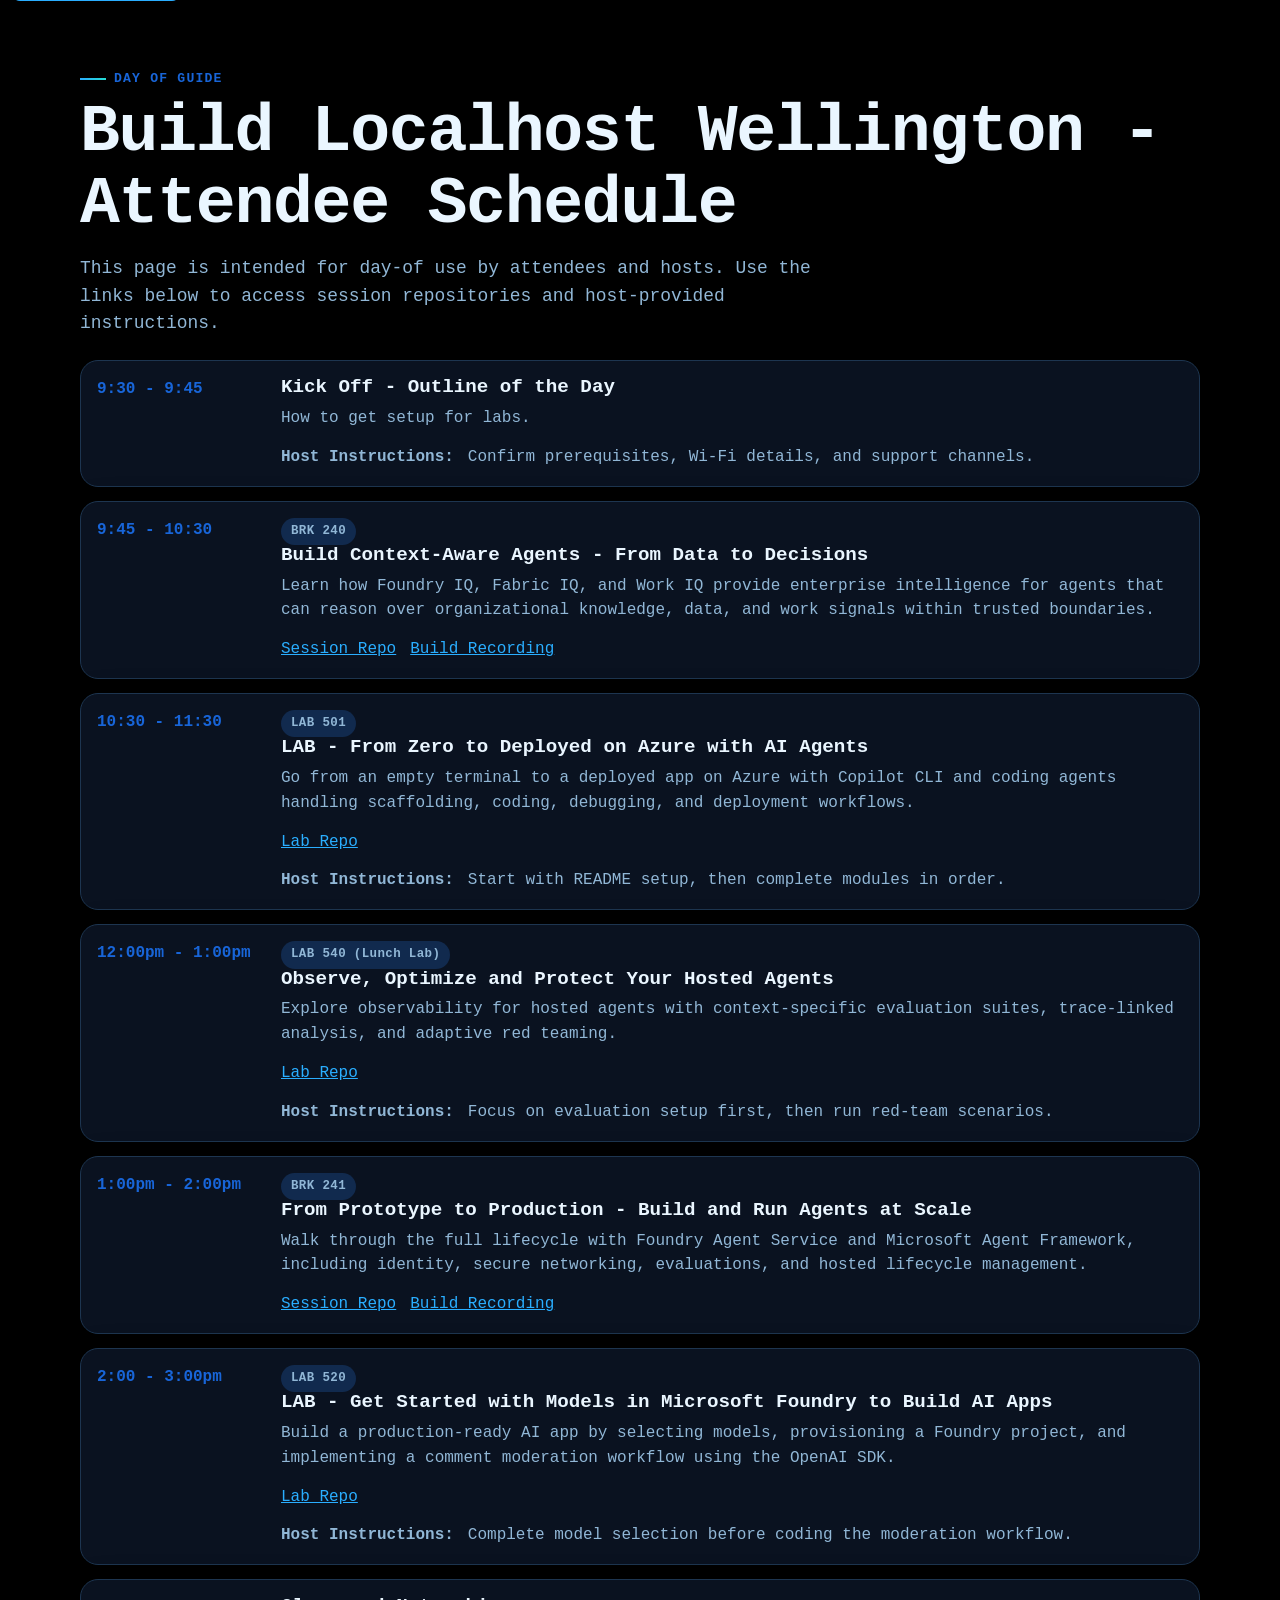
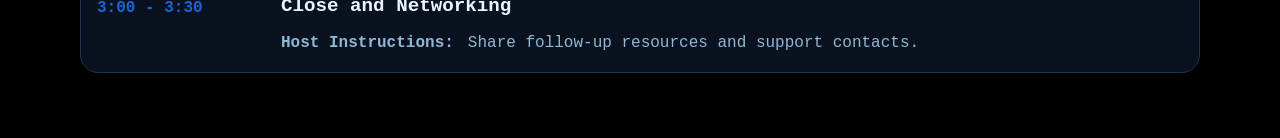
==== docs/day.html @ 61bc45ca "Day schedule." ====
<!doctype html>
<html lang="en">
  <head>
    <meta charset="utf-8" />
    <meta name="viewport" content="width=device-width, initial-scale=1" />
    <title>Day Guide | Build Localhost Wellington</title>
    <meta
      name="description"
      content="Attendee day-of schedule for Build Localhost Wellington, including lab repositories and host instructions."
    />
    <link rel="preconnect" href="https://fonts.googleapis.com" />
    <link rel="preconnect" href="https://fonts.gstatic.com" crossorigin />
    <link
      href="https://fonts.googleapis.com/css2?family=IBM+Plex+Sans:wght@400;500;600;700&family=Space+Grotesk:wght@600;700&display=swap"
      rel="stylesheet"
    />
    <link rel="stylesheet" href="assets/css/style.css" />
  </head>
  <body>
    <a class="skip-link" href="#main">Skip to content</a>

    <main id="main" class="section">
      <div class="shell">
        <p class="kicker">Day Of Guide</p>
        <h1 class="page-title">Build Localhost Wellington - Attendee Schedule</h1>
        <p class="lead compact">
          This page is intended for day-of use by attendees and hosts. Use the links below to access session
          repositories and host-provided instructions.
        </p>

        <section class="agenda" aria-label="Day schedule">
          <article class="session-card" data-type="other">
            <div class="session-time">9:30 - 9:45</div>
            <div class="session-main">
              <h2>Kick Off - Outline of the Day</h2>
              <p>How to get setup for labs.</p>
              <p class="session-links">
                <strong>Host Instructions:</strong> Confirm prerequisites, Wi-Fi details, and support channels.
              </p>
            </div>
          </article>

          <article class="session-card" data-type="brk">
            <div class="session-time">9:45 - 10:30</div>
            <div class="session-main">
              <p class="tag">BRK 240</p>
              <h2>Build Context-Aware Agents - From Data to Decisions</h2>
              <p>
                Learn how Foundry IQ, Fabric IQ, and Work IQ provide enterprise intelligence for agents that can
                reason over organizational knowledge, data, and work signals within trusted boundaries.
              </p>
              <p class="session-links">
                <a href="https://aka.ms/build26/BRK240" target="_blank" rel="noreferrer">Session Repo</a>
                <a href="https://build.microsoft.com/en-US/sessions/BRK240?source=sessions" target="_blank" rel="noreferrer">Build Recording</a>
              </p>
            </div>
          </article>

          <article class="session-card" data-type="lab">
            <div class="session-time">10:30 - 11:30</div>
            <div class="session-main">
              <p class="tag">LAB 501</p>
              <h2>LAB - From Zero to Deployed on Azure with AI Agents</h2>
              <p>
                Go from an empty terminal to a deployed app on Azure with Copilot CLI and coding agents handling
                scaffolding, coding, debugging, and deployment workflows.
              </p>
              <p class="session-links">
                <a href="https://github.com/microsoft/Build26-LAB501-from-zero-to-deployed-on-azure-with-ai-agents" target="_blank" rel="noreferrer">Lab Repo</a>
              </p>
              <p class="session-links">
                <strong>Host Instructions:</strong> Start with README setup, then complete modules in order.
              </p>
            </div>
          </article>

          <article class="session-card" data-type="lab">
            <div class="session-time">12:00pm - 1:00pm</div>
            <div class="session-main">
              <p class="tag">LAB 540 (Lunch Lab)</p>
              <h2>Observe, Optimize and Protect Your Hosted Agents</h2>
              <p>
                Explore observability for hosted agents with context-specific evaluation suites, trace-linked
                analysis, and adaptive red teaming.
              </p>
              <p class="session-links">
                <a href="https://aka.ms/build26/LAB540" target="_blank" rel="noreferrer">Lab Repo</a>
              </p>
              <p class="session-links">
                <strong>Host Instructions:</strong> Focus on evaluation setup first, then run red-team scenarios.
              </p>
            </div>
          </article>

          <article class="session-card" data-type="brk">
            <div class="session-time">1:00pm - 2:00pm</div>
            <div class="session-main">
              <p class="tag">BRK 241</p>
              <h2>From Prototype to Production - Build and Run Agents at Scale</h2>
              <p>
                Walk through the full lifecycle with Foundry Agent Service and Microsoft Agent Framework, including
                identity, secure networking, evaluations, and hosted lifecycle management.
              </p>
              <p class="session-links">
                <a href="https://aka.ms/build26/BRK241" target="_blank" rel="noreferrer">Session Repo</a>
                <a href="https://build.microsoft.com/en-US/sessions/BRK241?source=sessions" target="_blank" rel="noreferrer">Build Recording</a>
              </p>
            </div>
          </article>

          <article class="session-card" data-type="lab">
            <div class="session-time">2:00 - 3:00pm</div>
            <div class="session-main">
              <p class="tag">LAB 520</p>
              <h2>LAB - Get Started with Models in Microsoft Foundry to Build AI Apps</h2>
              <p>
                Build a production-ready AI app by selecting models, provisioning a Foundry project, and implementing
                a comment moderation workflow using the OpenAI SDK.
              </p>
              <p class="session-links">
                <a href="https://aka.ms/build26/LAB520" target="_blank" rel="noreferrer">Lab Repo</a>
              </p>
              <p class="session-links">
                <strong>Host Instructions:</strong> Complete model selection before coding the moderation workflow.
              </p>
            </div>
          </article>

          <article class="session-card" data-type="other">
            <div class="session-time">3:00 - 3:30</div>
            <div class="session-main">
              <h2>Close and Networking</h2>
              <p class="session-links">
                <strong>Host Instructions:</strong> Share follow-up resources and support contacts.
              </p>
            </div>
          </article>
        </section>
      </div>
    </main>
  </body>
</html>
---- docs/assets/css/style.css ----
:root {
  --bg: #000000;
  --ink: #eaf6ff;
  --muted: #91b7d6;
  --surface: #0a1220;
  --line: #1d3550;
  --brand: #2aaeff;
  --brand-strong: #1865d8;
  --accent: #25ddd3;
  --warm: #ff9f00;
  --magenta: #e4007f;
  --yellow: #fff000;
  --green: #2eff00;
  --shadow: 0 20px 40px rgba(0, 0, 0, 0.45);
  --radius: 18px;
  --shell: min(1120px, 92vw);
  --font-title: "Cascadia Code", "Cascadia Mono", "Segoe UI Mono", Consolas, monospace;
}

* {
  box-sizing: border-box;
}

html,
body {
  margin: 0;
  padding: 0;
}

body {
  font-family: var(--font-title);
  color: var(--ink);
  background: var(--bg);
  line-height: 1.55;
}

img {
  max-width: 100%;
  height: auto;
  display: block;
}

a {
  color: var(--brand);
}

a:hover {
  color: var(--brand-strong);
}

.skip-link {
  position: absolute;
  top: -40px;
  left: 12px;
  background: var(--brand);
  color: #fff;
  padding: 8px 12px;
  border-radius: 8px;
  z-index: 1000;
}

.skip-link:focus {
  top: 12px;
}

.shell {
  width: var(--shell);
  margin-inline: auto;
}

.site-header {
  position: sticky;
  top: 0;
  z-index: 30;
  border-bottom: 1px solid rgba(37, 221, 211, 0.22);
  backdrop-filter: blur(8px);
  background: rgba(2, 4, 10, 0.88);
}

.nav-wrap {
  min-height: 72px;
  display: flex;
  align-items: center;
  justify-content: space-between;
  gap: 20px;
}

.brand {
  text-decoration: none;
  color: var(--ink);
  display: inline-flex;
  align-items: center;
  gap: 10px;
}

.brand-mark {
  display: inline-grid;
  place-items: center;
  width: 34px;
  aspect-ratio: 1;
  border-radius: 9px;
  color: #fff;
  background: linear-gradient(135deg, var(--brand), var(--accent));
  font-weight: 700;
}

.brand-text {
  font-family: var(--font-title);
  font-weight: 700;
  font-size: 1.05rem;
}

.site-nav {
  display: flex;
  align-items: center;
  gap: 18px;
}

.site-nav a {
  text-decoration: none;
  font-weight: 600;
}

.site-nav a[aria-current="page"] {
  color: var(--brand-strong);
}

.nav-toggle {
  display: none;
  border: 1px solid var(--line);
  background: var(--surface);
  color: var(--ink);
  border-radius: 10px;
  padding: 8px 10px;
  font-weight: 700;
}

.hero {
  position: relative;
  overflow: clip;
  padding: 74px 0 62px;
}

.hero-bg {
  position: absolute;
  inset: -30% -20% auto;
  height: 430px;
  background: none;
  pointer-events: none;
}

.hero-grid {
  position: relative;
  display: grid;
  grid-template-columns: 1.1fr 0.9fr;
  gap: 34px;
  align-items: center;
}

.kicker {
  display: inline-flex;
  align-items: center;
  gap: 8px;
  margin: 0;
  color: var(--brand-strong);
  text-transform: uppercase;
  font-size: 0.82rem;
  letter-spacing: 0.09em;
  font-weight: 700;
  font-family: var(--font-title);
}

.kicker::before {
  content: "";
  width: 26px;
  height: 2px;
  background: linear-gradient(90deg, var(--brand), var(--accent));
}

h1,
h2,
h3 {
  font-family: var(--font-title);
  line-height: 1.08;
  margin: 0 0 0.55em;
}

h1 {
  font-size: clamp(2.15rem, 5.2vw, 4.2rem);
  letter-spacing: -0.02em;
}

h2 {
  font-size: clamp(1.5rem, 3.2vw, 2.3rem);
}

h3 {
  font-size: 1.14rem;
}

p {
  margin-top: 0;
}

.lead {
  font-size: 1.12rem;
  color: var(--muted);
  max-width: 56ch;
}

.lead.compact {
  max-width: 72ch;
  margin-bottom: 22px;
}

.subtle {
  color: var(--muted);
  font-size: 0.94rem;
}

.hero-cta {
  display: flex;
  flex-wrap: wrap;
  gap: 12px;
  margin: 24px 0 10px;
}

.hero-image-card {
  margin: 0;
  border-radius: calc(var(--radius) + 2px);
  overflow: hidden;
  box-shadow: var(--shadow);
  border: 1px solid rgba(220, 226, 255, 0.9);
  transform: rotate(0.5deg);
}

.btn {
  text-decoration: none;
  display: inline-flex;
  align-items: center;
  justify-content: center;
  gap: 8px;
  border-radius: 999px;
  padding: 11px 18px;
  border: 1px solid transparent;
  font-weight: 700;
  transition: transform 120ms ease, box-shadow 160ms ease;
}

.btn:hover {
  transform: translateY(-1px);
}

.btn:focus-visible,
.nav-toggle:focus-visible,
.filter-btn:focus-visible {
  outline: 3px solid rgba(8, 178, 184, 0.4);
  outline-offset: 2px;
}

.btn-primary {
  color: #070c17;
  background: var(--brand);
  box-shadow: 0 10px 24px rgba(42, 174, 255, 0.3);
}

.btn-primary:hover {
  background: var(--brand-strong);
}

.btn-ghost {
  background: var(--surface);
  border-color: var(--line);
  color: var(--ink);
}

.btn-quiet {
  background: var(--surface);
  border-color: var(--line);
  padding-inline: 14px;
}

.section {
  padding: 64px 0;
}

.section-soft {
  padding: 38px 0;
}

.two-col {
  display: grid;
  grid-template-columns: 1.1fr 0.9fr;
  gap: 28px;
  align-items: start;
}

.check-list {
  list-style: none;
  margin: 0;
  padding: 22px;
  border-radius: var(--radius);
  background: var(--surface);
  border: 1px solid var(--line);
  box-shadow: var(--shadow);
}

.check-list li {
  position: relative;
  padding-left: 26px;
  margin: 0 0 12px;
  color: var(--muted);
}

.check-list li::before {
  content: "";
  position: absolute;
  top: 0.55em;
  left: 0;
  width: 13px;
  height: 13px;
  border-radius: 50%;
  background: linear-gradient(135deg, var(--yellow), var(--warm), var(--magenta));
}

.card-grid {
  display: grid;
  grid-template-columns: repeat(2, minmax(0, 1fr));
  gap: 16px;
}

.feature-card {
  padding: 20px;
  border-radius: var(--radius);
  border: 1px solid var(--line);
  background: var(--surface);
  box-shadow: var(--shadow);
}

.feature-card p {
  margin: 0;
  color: var(--muted);
}

.section-band {
  padding: 32px 0;
}

.band-layout {
  display: flex;
  align-items: center;
  justify-content: space-between;
  gap: 18px;
  padding: 22px;
  border-radius: var(--radius);
  color: #f6feff;
  background: linear-gradient(120deg, #0f2a80 0%, #166ec5 44%, #1fb7d2 70%, #2ca15f 100%);
}

.band-text {
  margin: 0;
  max-width: 52ch;
  font-weight: 600;
}

.speaker-list {
  display: grid;
  grid-template-columns: repeat(5, minmax(0, 1fr));
  gap: 10px;
  list-style: none;
  margin: 0;
  padding: 0;
}

.speaker-list li {
  border: 1px solid var(--line);
  background: var(--surface);
  border-radius: 12px;
  padding: 14px 12px;
  text-align: center;
  font-weight: 600;
}

.page-title {
  font-family: var(--font-title);
  margin-top: 8px;
  margin-bottom: 14px;
}

.filter-row {
  display: flex;
  flex-wrap: wrap;
  gap: 10px;
  margin-bottom: 20px;
}

.filter-btn {
  border: 1px solid var(--line);
  background: var(--surface);
  color: var(--ink);
  padding: 8px 12px;
  border-radius: 999px;
  font-weight: 700;
  cursor: pointer;
}

.filter-btn.is-active {
  color: #070c17;
  border-color: transparent;
  background: linear-gradient(125deg, var(--yellow), var(--warm), var(--magenta));
}

.agenda {
  display: grid;
  gap: 14px;
}

.session-card {
  display: grid;
  grid-template-columns: 170px 1fr;
  gap: 14px;
  align-items: start;
  background: var(--surface);
  border: 1px solid var(--line);
  border-radius: var(--radius);
  padding: 16px;
  box-shadow: var(--shadow);
}

.session-time {
  font-family: var(--font-title);
  font-weight: 700;
  color: var(--brand-strong);
}

.tag {
  margin: 0 0 6px;
  display: inline-block;
  border-radius: 999px;
  background: #112a4e;
  color: #6ec5ff;
  padding: 4px 10px;
  font-size: 0.78rem;
  font-weight: 700;
  letter-spacing: 0.03em;
}

.session-main h2 {
  font-size: 1.2rem;
  margin-bottom: 8px;
}

.session-main p {
  margin-bottom: 0;
  color: var(--muted);
}

.session-links {
  margin-top: 14px;
  display: flex;
  gap: 14px;
  flex-wrap: wrap;
}

.mini-band {
  margin-top: 24px;
  margin-bottom: 8px;
}

.site-footer {
  border-top: 1px solid var(--line);
  margin-top: 40px;
  background: rgba(4, 9, 18, 0.9);
}

.footer-layout {
  min-height: 74px;
  display: flex;
  align-items: center;
  justify-content: space-between;
  gap: 14px;
}

.footer-layout p {
  margin: 0;
  color: var(--muted);
  font-weight: 600;
}

.footer-links {
  display: flex;
  gap: 14px;
  align-items: center;
}

.footer-links a {
  text-decoration: none;
  font-weight: 700;
}

[hidden] {
  display: none !important;
}

@media (max-width: 960px) {
  .hero-grid,
  .two-col,
  .speaker-list {
    grid-template-columns: 1fr;
  }

  .speaker-list {
    grid-template-columns: repeat(2, minmax(0, 1fr));
  }

  .card-grid {
    grid-template-columns: 1fr;
  }

  .session-card {
    grid-template-columns: 1fr;
  }
}

@media (max-width: 760px) {
  .nav-toggle {
    display: inline-flex;
  }

  .site-nav {
    position: absolute;
    top: 72px;
    right: 4vw;
    left: 4vw;
    display: none;
    flex-direction: column;
    align-items: stretch;
    gap: 4px;
    padding: 12px;
    border-radius: 14px;
    border: 1px solid var(--line);
    box-shadow: var(--shadow);
    background: var(--surface);
  }

  .site-nav a {
    padding: 8px 4px;
  }

  .site-nav.is-open {
    display: flex;
  }

  .band-layout,
  .footer-layout {
    flex-direction: column;
    align-items: flex-start;
  }
}
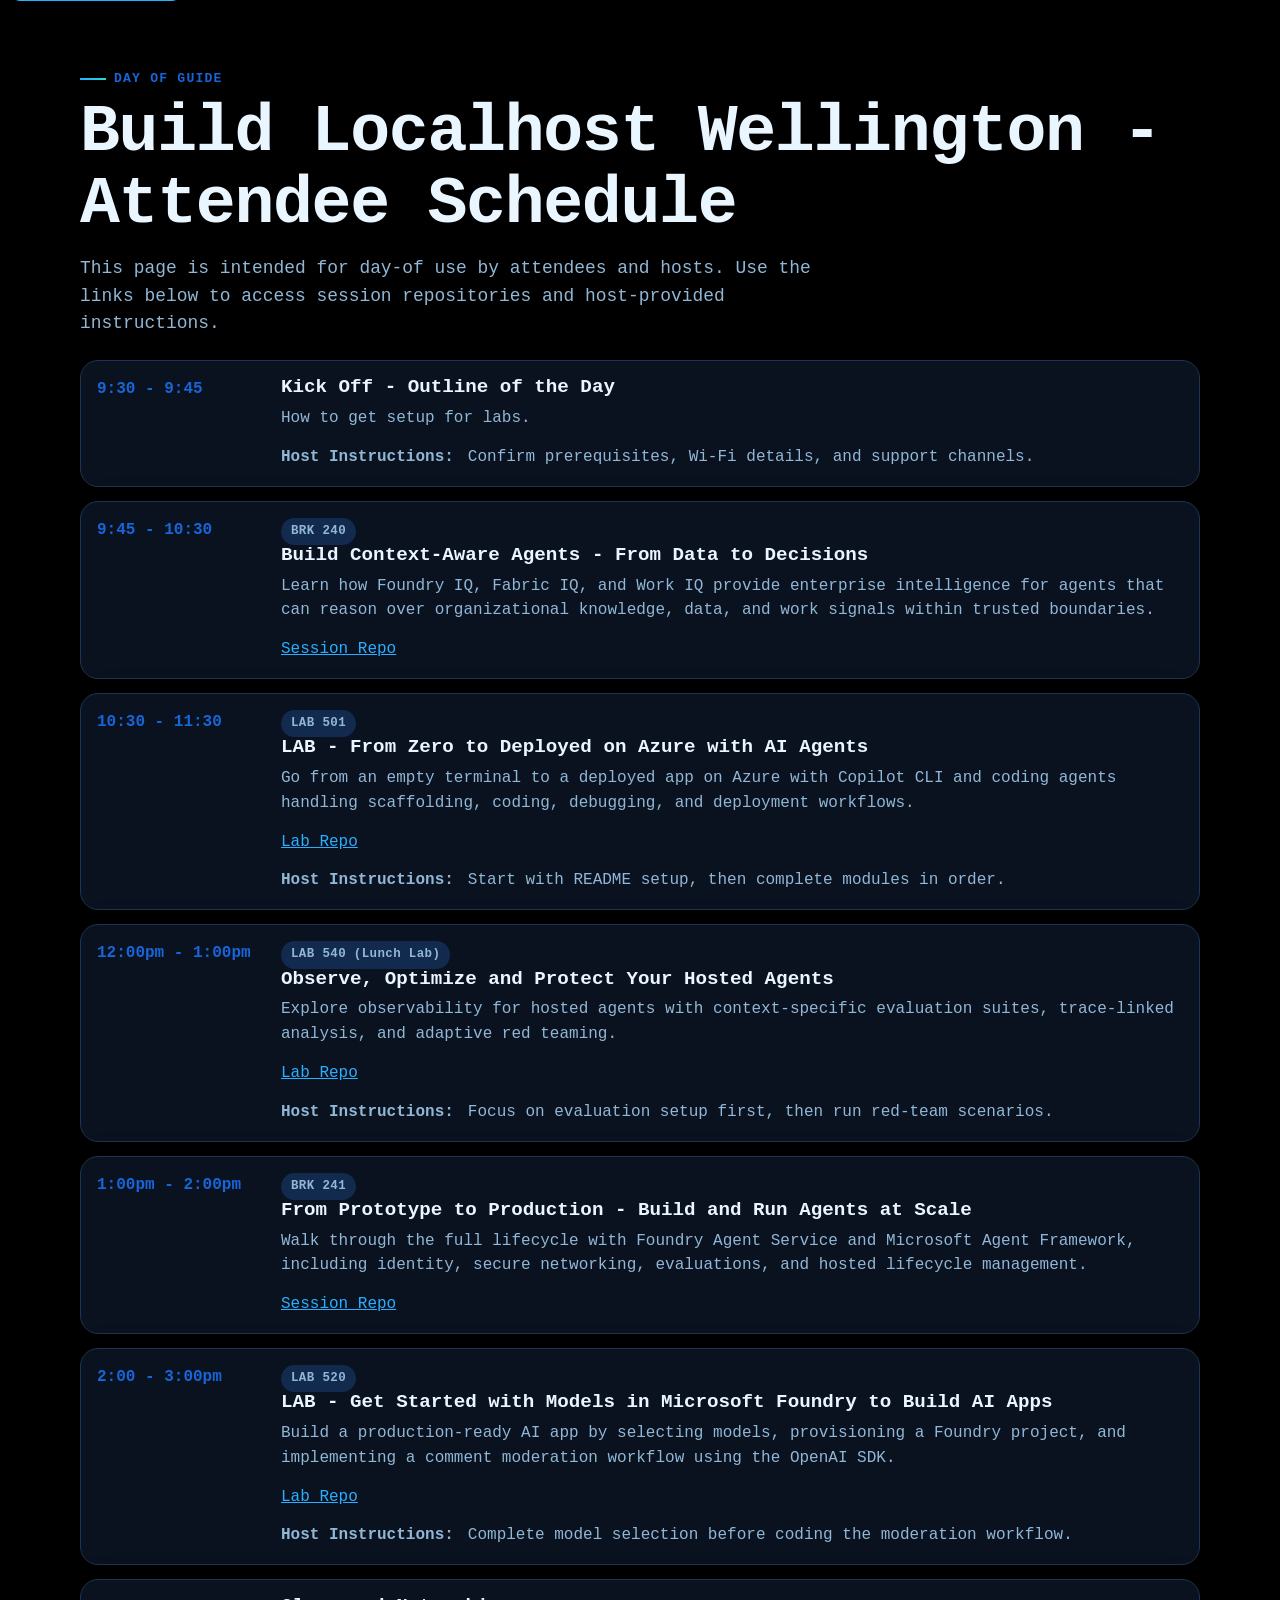
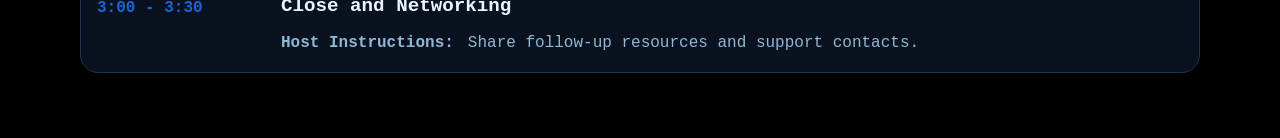
==== commit 9c1f8f62: "Updates" ====
--- a/docs/day.html
+++ b/docs/day.html
@@ -51,7 +51,6 @@
               </p>
               <p class="session-links">
                 <a href="https://aka.ms/build26/BRK240" target="_blank" rel="noreferrer">Session Repo</a>
-                <a href="https://build.microsoft.com/en-US/sessions/BRK240?source=sessions" target="_blank" rel="noreferrer">Build Recording</a>
               </p>
             </div>
           </article>
@@ -103,7 +102,6 @@
               </p>
               <p class="session-links">
                 <a href="https://aka.ms/build26/BRK241" target="_blank" rel="noreferrer">Session Repo</a>
-                <a href="https://build.microsoft.com/en-US/sessions/BRK241?source=sessions" target="_blank" rel="noreferrer">Build Recording</a>
               </p>
             </div>
           </article>
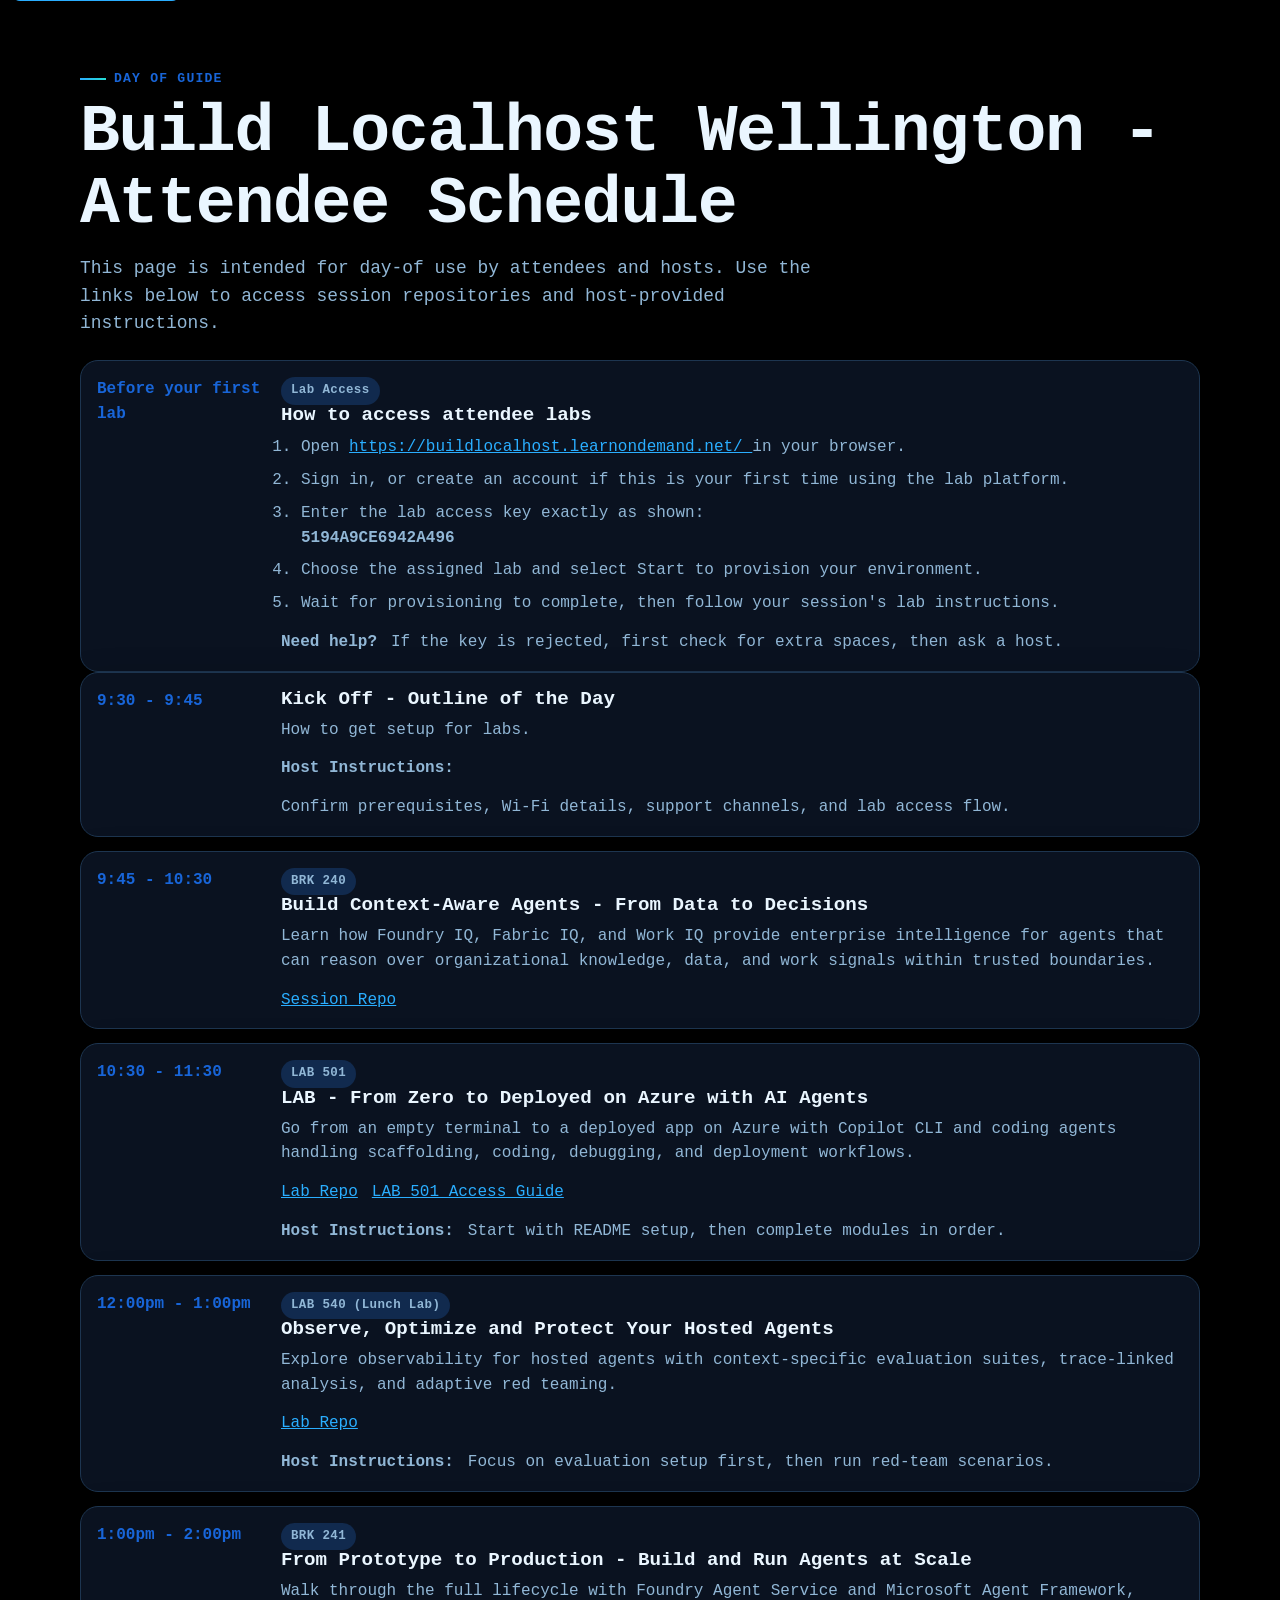
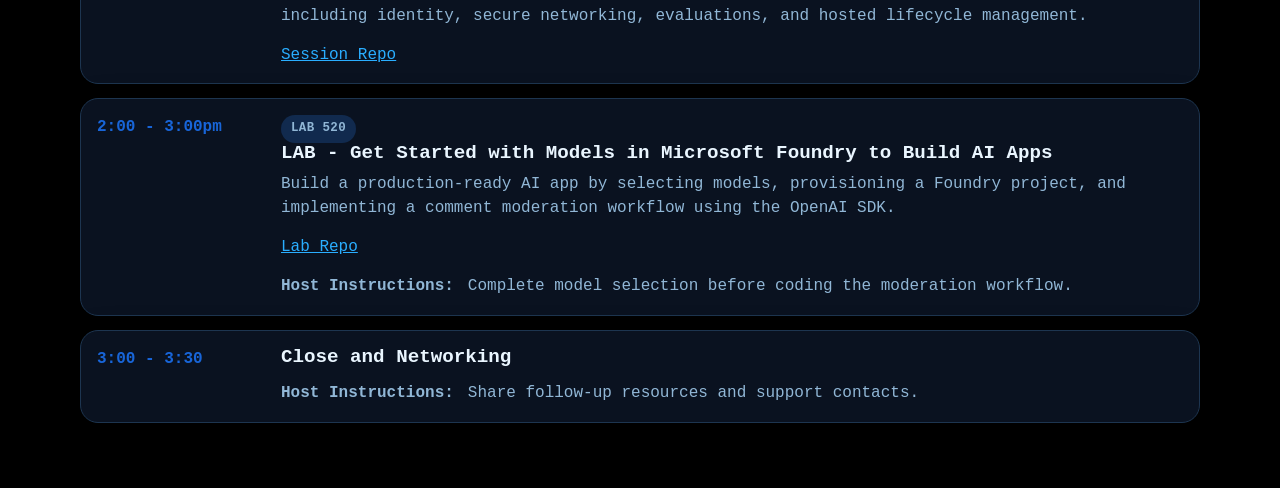
==== commit 046f88da: "Update to labs" ====
--- a/docs/day.html
+++ b/docs/day.html
@@ -28,6 +28,35 @@
           repositories and host-provided instructions.
         </p>
 
+        <section id="lab-access" class="agenda" aria-label="Lab access">
+          <article class="session-card" data-type="other">
+            <div class="session-time">Before your first lab</div>
+            <div class="session-main">
+              <p class="tag">Lab Access</p>
+              <h2>How to access attendee labs</h2>
+              <ol class="lab-steps">
+                <li>
+                  Open
+                  <a href="https://buildlocalhost.learnondemand.net/" target="_blank" rel="noreferrer">
+                    https://buildlocalhost.learnondemand.net/
+                  </a>
+                  in your browser.
+                </li>
+                <li>Sign in, or create an account if this is your first time using the lab platform.</li>
+                <li>
+                  Enter the lab access key exactly as shown:<br />
+                  <strong>5194A9CE6942A496</strong>
+                </li>
+                <li>Choose the assigned lab and select Start to provision your environment.</li>
+                <li>Wait for provisioning to complete, then follow your session's lab instructions.</li>
+              </ol>
+              <p class="session-links">
+                <strong>Need help?</strong> If the key is rejected, first check for extra spaces, then ask a host.
+              </p>
+            </div>
+          </article>
+        </section>
+
         <section class="agenda" aria-label="Day schedule">
           <article class="session-card" data-type="other">
             <div class="session-time">9:30 - 9:45</div>
@@ -35,7 +64,7 @@
               <h2>Kick Off - Outline of the Day</h2>
               <p>How to get setup for labs.</p>
               <p class="session-links">
-                <strong>Host Instructions:</strong> Confirm prerequisites, Wi-Fi details, and support channels.
+                <strong>Host Instructions:</strong> Confirm prerequisites, Wi-Fi details, support channels, and lab access flow.
               </p>
             </div>
           </article>
@@ -66,6 +95,7 @@
               </p>
               <p class="session-links">
                 <a href="https://github.com/microsoft/Build26-LAB501-from-zero-to-deployed-on-azure-with-ai-agents" target="_blank" rel="noreferrer">Lab Repo</a>
+                <a href="lab501.html">LAB 501 Access Guide</a>
               </p>
               <p class="session-links">
                 <strong>Host Instructions:</strong> Start with README setup, then complete modules in order.
--- a/docs/assets/css/style.css
+++ b/docs/assets/css/style.css
@@ -455,6 +455,16 @@
   color: var(--muted);
 }
 
+.lab-steps {
+  margin: 10px 0 0;
+  padding-left: 20px;
+  color: var(--muted);
+}
+
+.lab-steps li {
+  margin-bottom: 8px;
+}
+
 .session-links {
   margin-top: 14px;
   display: flex;
